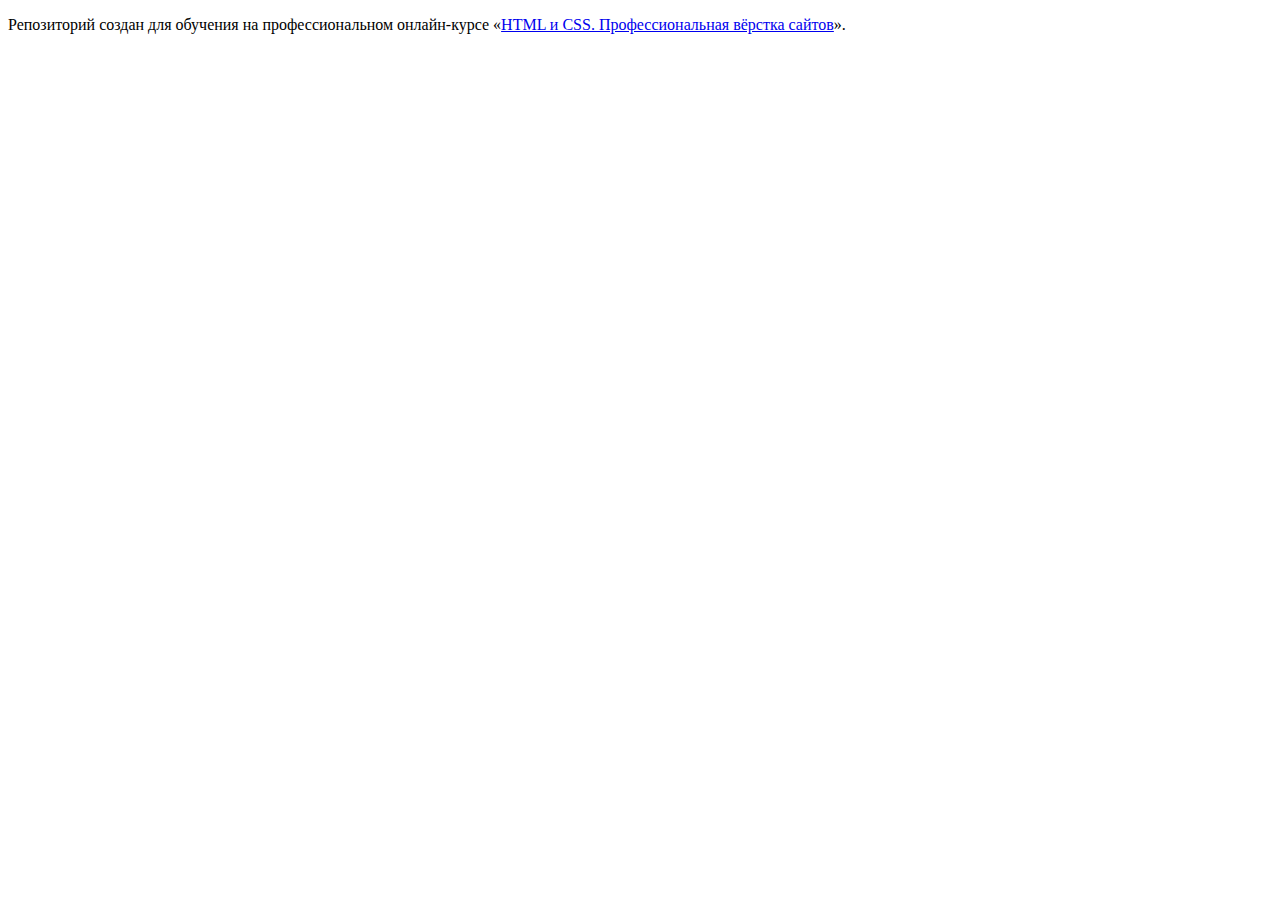
==== master/index.html @ d5d8108f ":heavy_check_mark: Сборка #master" ====
<!DOCTYPE html>
<html lang="ru">
  <head>
    <meta charset="utf-8">
    <title>HTML Academy: Седона</title>
    <base href="https://htmlacademy-htmlcss.github.io/2328903-sedona-37/master/">
</head>
  <body>

    <p>Репозиторий создан для обучения на профессиональном онлайн‑курсе «<a href="https://htmlacademy.ru/intensive/htmlcss">HTML и CSS. Профессиональная вёрстка сайтов</a>».</p>

  </body>
</html>
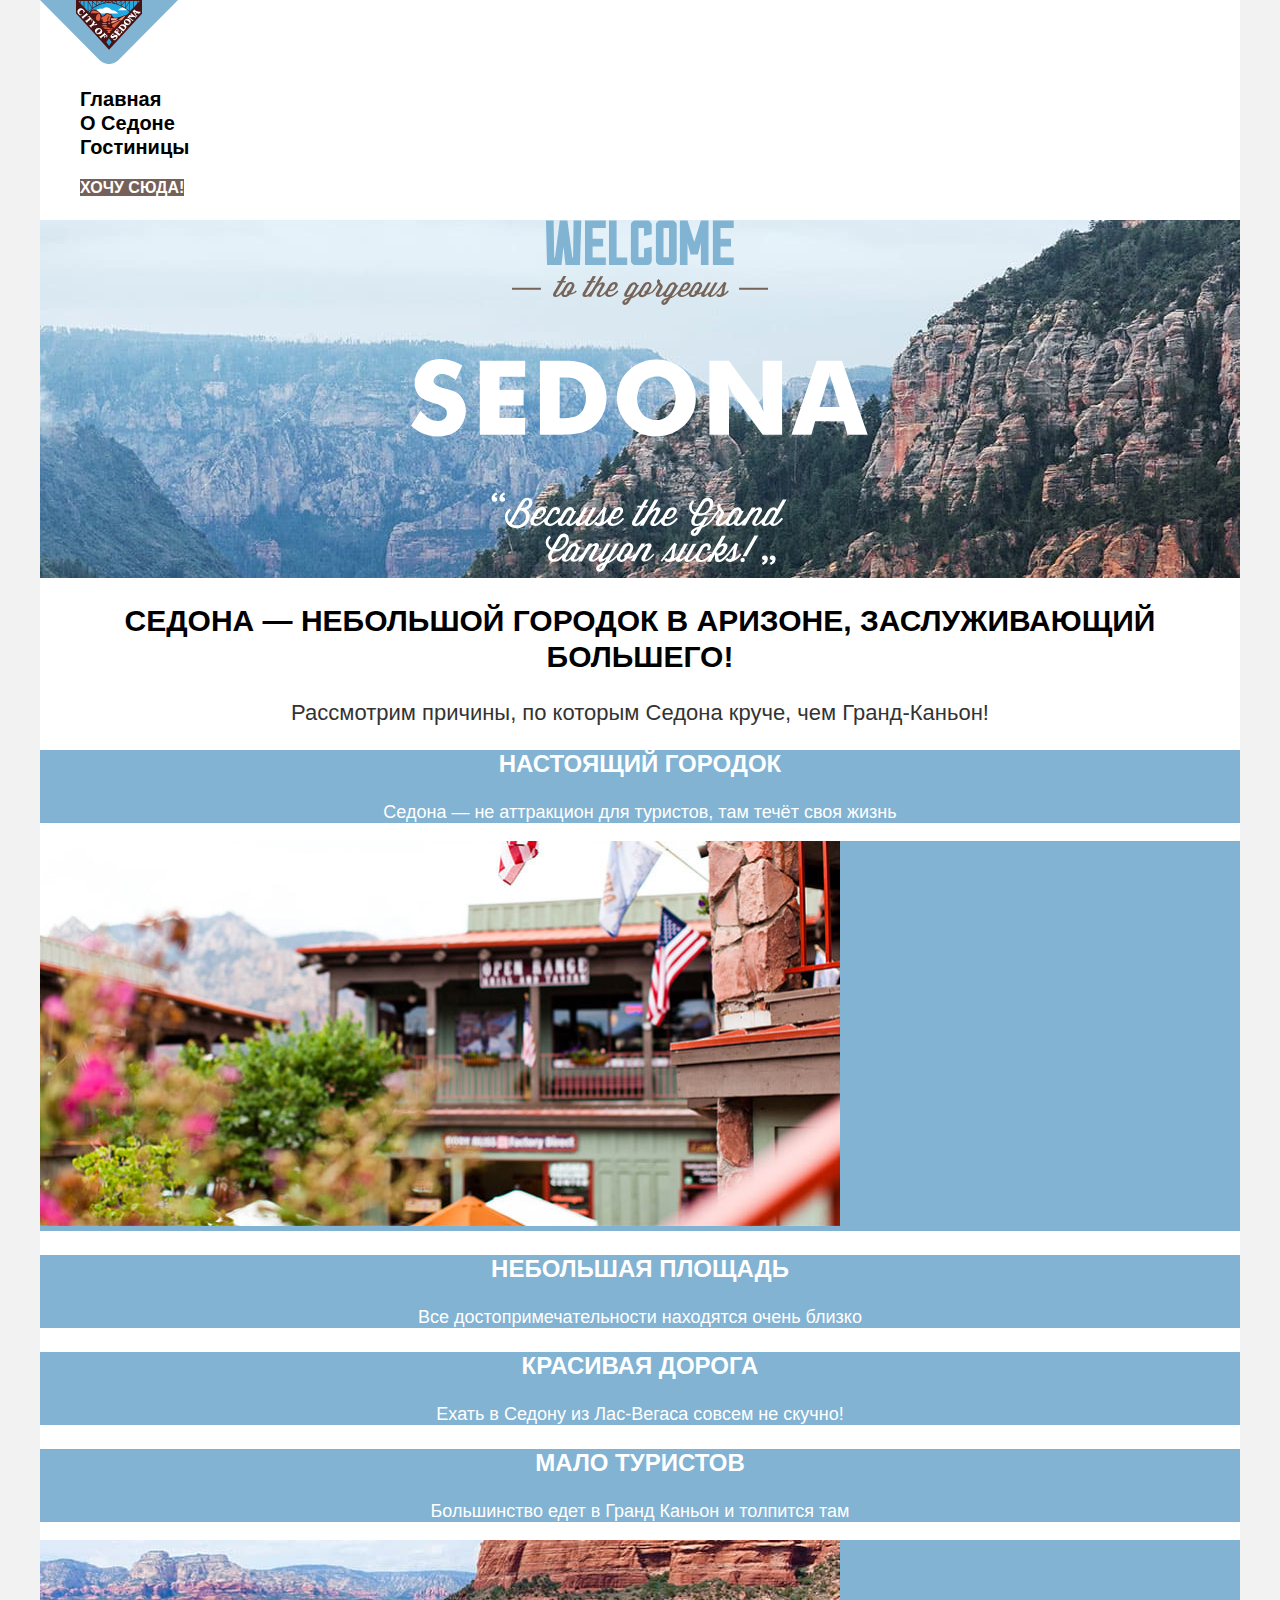
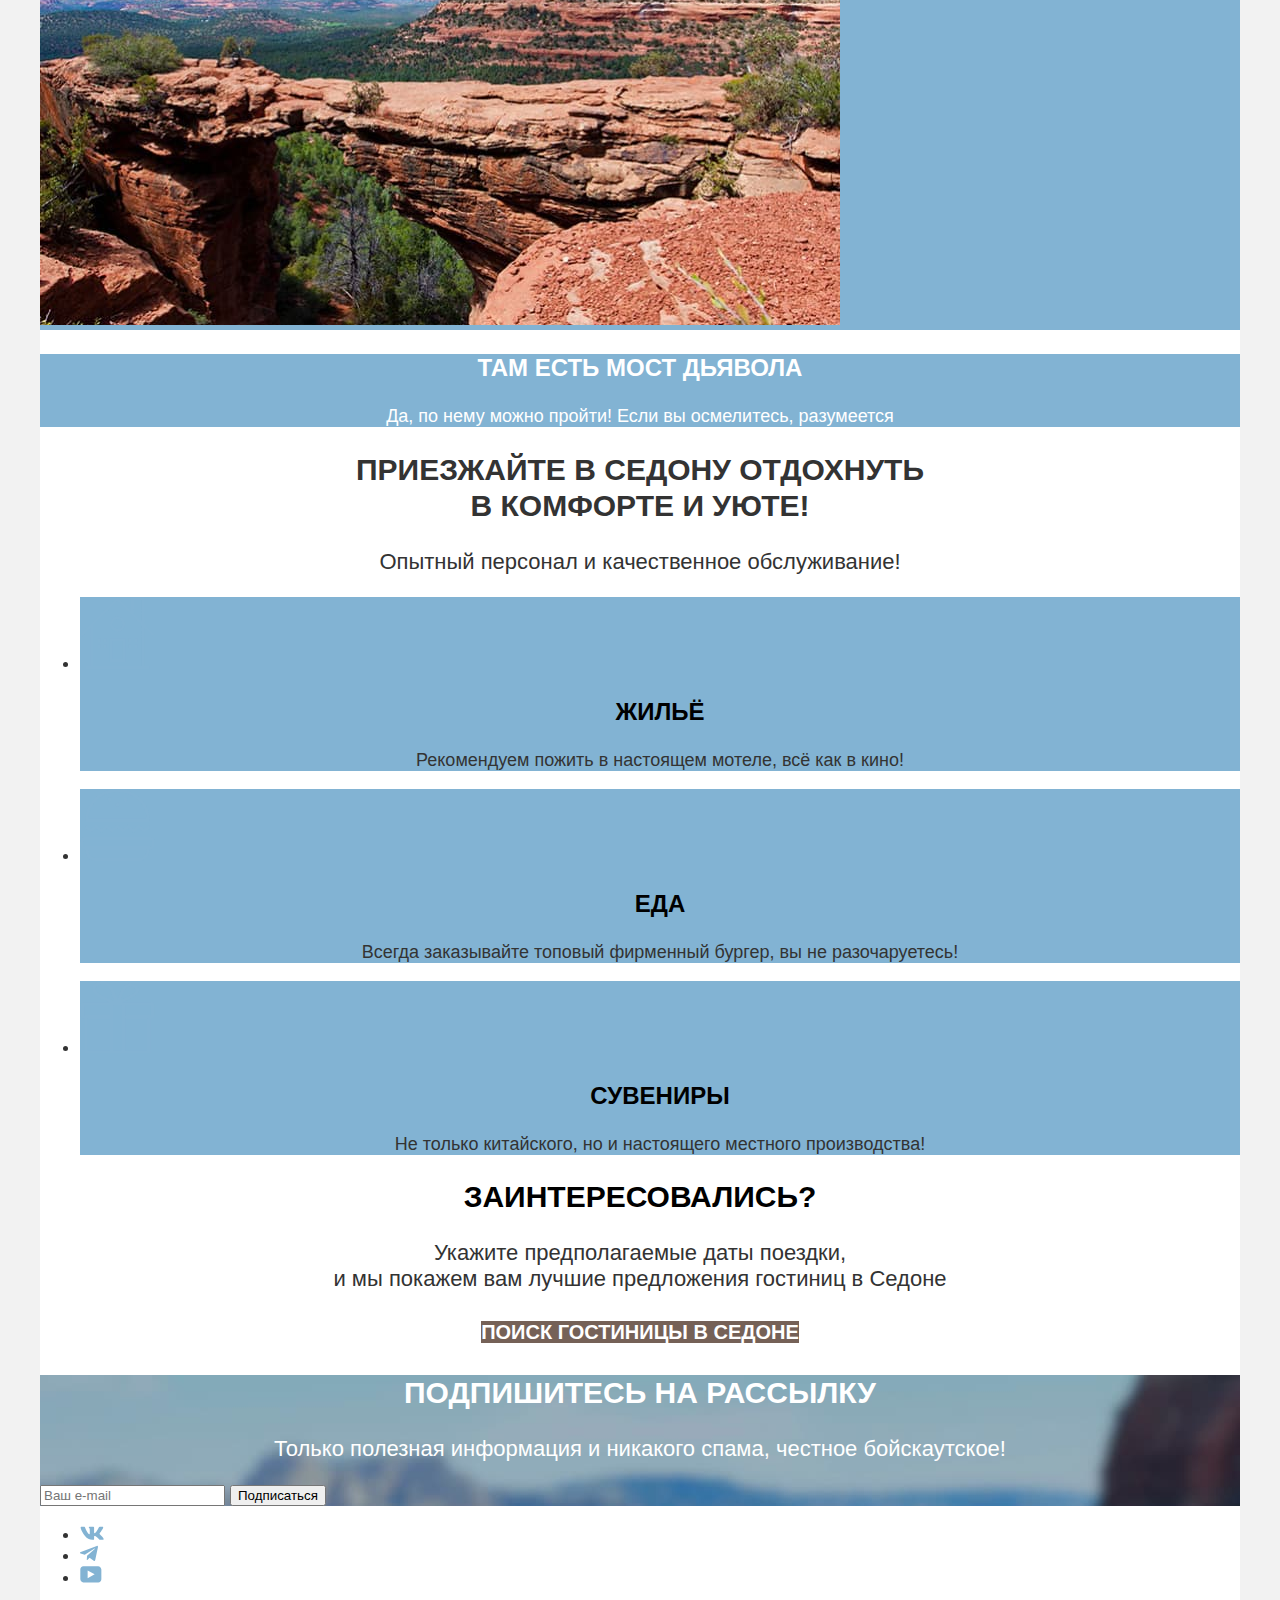
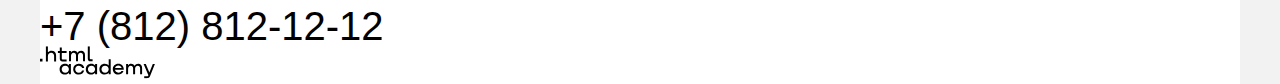
==== commit 062aedb4: ":heavy_check_mark: Сборка #master" ====
--- a/master/index.html
+++ b/master/index.html
@@ -1,13 +1,163 @@
 <!DOCTYPE html>
 <html lang="ru">
+
   <head>
     <meta charset="utf-8">
     <title>HTML Academy: Седона</title>
+    <link rel="stylesheet" href="styles/styles.css">
     <base href="https://htmlacademy-htmlcss.github.io/2328903-sedona-37/master/">
 </head>
+
   <body>
+    <header class="page-header" data-test="header">
+      <nav class="navigation">
+        <a href="index.html" class="logo">
+          <img src="images/logo.svg" alt="Логотип города Седона" width="138" height="64">
+        </a>
+        <ul class="navigation-list">
+          <li class="navigation-item">
+            <a class="navigation-link" href="#">Главная</a>
+          </li>
+          <li class="navigation-item">
+            <a class="navigation-link" href="#">О Седоне</a>
+          </li>
+          <li class="navigation-item">
+            <a class="navigation-link" href="catalog.html">Гостиницы</a>
+          </li>
+        </ul>
+        <ul class="navigation-list navigation-user">
+          <li class="navigation-item">
+            <a class="navigation-link navigation-search" href="#">
+              <span class="visually-hidden">
+                Поиск
+              </span>
+            </a>
+          </li>
+          <li class="navigation-item">
+            <a class="navigation-link navigation-favorite" href="#">
+              <span class="visually-hidden">
+                Понравилось
+              </span>
+            </a>
+          </li>
+          <li class="navigation-item">
+            <a class="navigation-link booking-hotel" href="#">Хочу сюда!</a>
+          </li>
+        </ul>
+      </nav>
+    </header>
+    <main class="main" data-test="main">
+      <section class="hero" data-test="hero">
+        <div>
+          <h1 class="visually-hidden">sedona</h1>
+          <p><img src="images/hero-title.svg" alt="welcom to the gorgeous sedona,
+            because the grand canyon sucks"></p>
+        </div>
+        <h2 class="about-sedona">Седона — небольшой городок в Аризоне,
+          заслуживающий большего!</h2>
+        <p>Рассмотрим причины, по которым Седона круче, чем Гранд-Каньон!</p>
+      </section>
+      <section class="advantages" id="advantages" data-test="advantages">
+        <div class="advantage-item">
+          <h3 class="advantages-h3">Настоящий городок</h3>
+          <div class="advantages-separator"></div>
+          <p>Седона — не аттракцион для туристов, там течёт своя жизнь</p>
+        </div>
+        <div class="advantage-item img-advantage">
+          <img src="images/photo-1.jpg" alt="Фото города" width="800" height="385">
+        </div>
+        <div class="advantage-item">
+          <h3 class="advantages-h3">Небольшая площадь</h3>
+          <div class="advantages-separator"></div>
+          <p>Все достопримечательности находятся очень близко</p>
+        </div>
+        <div class="advantage-item">
+          <h3 class="advantages-h3">Красивая дорога</h3>
+          <div class="advantages-separator"></div>
+          <p>Ехать в Седону из Лас-Вегаса совсем не скучно!</p>
+        </div>
+        <div class="advantage-item">
+          <h3 class="advantages-h3">Мало туристов</h3>
+          <div class="advantages-separator"></div>
+          <p>Большинство едет в Гранд Каньон и толпится там</p>
+        </div>
+        <div class="advantage-item img-advantage">
+          <img src="images/photo-2.jpg" alt="Фото каньона" width="800" height="385">
+        </div>
+        <div class="advantage-item">
+          <h3 class="advantages-h3">Там есть мост дьявола</h3>
+          <div class="advantages-separator"></div>
+          <p>Да, по нему можно пройти! Если вы осмелитесь, разумеется</p>
+        </div>
+        <div class="advantage-item slogan">
+          <h2 class="slogan-name">Приезжайте в Седону отдохнуть<br> в комфорте и уюте!</h2>
+          <p>Опытный персонал и качественное обслуживание!</p>
+        </div>
+        <ul class="advantage-list">
+          <li class="advantage-item">
+            <img src="images/house.svg" alt="Дом" width="75" height="72">
+            <h3 class="recommend-h3">Жильё</h3>
+            <p>Рекомендуем пожить в настоящем мотеле,
+              всё как в кино!</p>
+          </li>
+          <li class="advantage-item">
+            <img src="images/food.svg" alt="Бургер" width="75" height="72">
+            <h3 class="recommend-h3">Еда</h3>
+            <p>Всегда заказывайте
+              топовый фирменный бургер, вы не разочаруетесь!</p>
+          </li>
+          <li class="advantage-item">
+            <img src="images/present.svg" alt="Подарок" width="75" height="72">
+            <h3 class="recommend-h3">Сувениры</h3>
+            <p>Не только китайского,
+              но и настоящего местного производства!</p>
+          </li>
+        </ul>
+      </section>
+      <section class="hotel-search" data-test="search">
+        <h2>Заинтересовались?</h2>
+        <p>Укажите предполагаемые даты поездки,<br>
+          и мы покажем вам лучшие предложения гостиниц в Седоне</p>
+        <div class="button">
+          <a href="#">
+            Поиск гостиницы в Седоне
+          </a>
+        </div>
+      </section>
+      <section class="subscribe" data-test="subscribe">
+        <h2>Подпишитесь на рассылку</h2>
+        <p>Только полезная информация и никакого спама, честное бойскаутское!</p>
+        <form action="https://echo.htmlacademy.ru/" method="post">
+          <input type="email" name="email" id="email" placeholder="Ваш e-mail">
+          <input type="submit" value="Подписаться">
+        </form>
+      </section>
+    </main>
+    <footer class="footer" data-test="footer">
+      <ul class="social-list">
+        <li class="social-item">
+          <a href="https://vk.com/htmlacademy">
+            <img src="images/vk.svg" alt="vk" width="24" height="14">
+          </a>
+        </li>
+        <li class="social-item">
+          <a href="https://t.me/htmlacademy">
+            <img src="images/telegram.svg" alt="telegram" width="18" height="16">
+          </a>
+        </li>
+        <li class="social-item">
+          <a href="https://www.youtube.com/user/htmlacademyru">
+            <img src="images/youtube.svg" alt="youtube" width="22" height="17">
+          </a>
+        </li>
+      </ul>
+      <address class=”phone”>
+        <a href="tel:+78128121212">+7 (812) 812-12-12</a>
+      </address>
+      <a href="https://htmlacademy.ru/">
+        <img src="images/logo_htmlacademy.svg" alt="html academy website" width="115" height="33">
+      </a>
+    </footer>
+  </body>
 
-    <p>Репозиторий создан для обучения на профессиональном онлайн‑курсе «<a href="https://htmlacademy.ru/intensive/htmlcss">HTML и CSS. Профессиональная вёрстка сайтов</a>».</p>
-
-  </body>
 </html>
--- a/master/styles/styles.css
+++ b/master/styles/styles.css
@@ -0,0 +1,344 @@
+  /* Fonts */
+
+  @font-face {
+    font-family: "PT Sans", sans-serif;
+    font-style: normal;
+    font-weight: 400;
+    src: url("../fonts/pt-sans-regular.woff2") format("woff2");
+
+    font-display: swap;
+
+  }
+
+  @font-face {
+    font-family: "PT Sans", sans-serif;
+    font-style: normal;
+    font-weight: 700;
+    src: url("../fonts/pt-sans-bold.woff2") format("woff2");
+    font-display: swap;
+  }
+
+  html {
+    height: 100%;
+    background-color: #F2F2F2;
+  }
+
+  body {
+    background-color: #ffffff;
+    color: #333333;
+    width: 1200px;
+    margin: 0 auto;
+
+
+    font-family: "PT Sans", sans-serif;
+    font-size: 18px;
+    line-height: 21px;
+
+  }
+
+  .visually-hidden {
+    position: absolute;
+    width: 1px;
+    height: 1px;
+    margin: -1px;
+    border: 0;
+    padding: 0;
+    white-space: nowrap;
+    clip-path: inset(100%);
+    clip: rect(0 0 0 0);
+    overflow: hidden;
+  }
+
+  /* Header */
+
+  .page-header {
+    background-color: #ffffff;
+    color: #000000;
+  }
+
+  /* Navigation */
+
+  .navigation-list {
+    list-style: none;
+  }
+
+  .navigation-search {
+    background-image: url("../images/search.svg");
+    background-repeat: no-repeat;
+  }
+
+  .navigation-favorite {
+    background-image: url("../images/favorite.svg");
+    background-repeat: no-repeat;
+  }
+
+  .navigation-link {
+    font-weight: 700;
+    font-size: 20px;
+    line-height: 24px;
+    text-transform: capitalize;
+    color: #000000;
+    text-decoration: none;
+  }
+
+  .booking-hotel {
+    font-size: 16px;
+    line-height: 20px;
+    color: #ffffff;
+    background-color: #756157;
+    text-align: center;
+    text-transform: uppercase;
+  }
+
+  /* Hero */
+
+  .hero div {
+    background-image: url("../images/hero-index.jpg");
+    background-repeat: no-repeat;
+  }
+
+  .about-sedona {
+    font-size: 30px;
+    font-weight: 700;
+    line-height: 36px;
+    text-align: center;
+    text-transform: uppercase;
+    color: #000000;
+  }
+
+  .hero p {
+    font-size: 22px;
+    line-height: 26px;
+    text-align: center;
+  }
+
+  /* Advantages */
+
+  .advantage-item {
+    background-color: #82B3D3;
+  }
+
+  .advantages-h3 {
+    font-weight: 700;
+    font-size: 24px;
+    line-height: 28px;
+    text-align: center;
+    text-transform: uppercase;
+    color: #ffffff;
+  }
+
+  .advantage-item p {
+    text-align: center;
+    color: #FFFFFF;
+  }
+
+  .slogan {
+    background-color: #FFFFFF;
+  }
+
+  .slogan-name {
+    font-weight: 700;
+    font-size: 30px;
+    line-height: 36px;
+    text-align: center;
+    text-transform: uppercase;
+  }
+
+  .slogan p {
+    color: #333333;
+    font-size: 22px;
+    line-height: 26px;
+  }
+
+  .recommend-h3 {
+    font-weight: 700;
+    font-size: 24px;
+    line-height: 28px;
+    text-align: center;
+    text-transform: uppercase;
+    color: #000000;
+  }
+
+  .advantage-list p {
+    color: #333333;
+  }
+
+  /* Search */
+
+  .hotel-search h2 {
+    font-weight: 700;
+    font-size: 30px;
+    line-height: 36px;
+    text-align: center;
+    text-transform: uppercase;
+    color: #000000;
+  }
+
+  .hotel-search p {
+    font-size: 22px;
+    line-height: 26px;
+    text-align: center;
+  }
+
+  .hotel-search .button {
+    text-align: center;
+  }
+
+  .hotel-search a {
+    font-size: 20px;
+    line-height: 36px;
+    font-weight: 700;
+    color: #ffffff;
+    background-color: #756157;
+    text-transform: uppercase;
+    text-decoration: none;
+  }
+
+  /* Subscribe */
+  .subscribe {
+    background-image: url(../images/subscribe.jpg);
+  }
+
+  .subscribe h2 {
+    font-weight: 700;
+    font-size: 30px;
+    line-height: 36px;
+    text-transform: uppercase;
+    color: #FFFFFF;
+    text-align: center;
+  }
+
+  .subscribe p {
+    font-size: 22px;
+    line-height: 26px;
+    text-align: center;
+    color: #FFFFFF;
+  }
+
+  /* Footer */
+
+  .footer address a {
+    font-weight: 400;
+    font-size: 40px;
+    line-height: 40px;
+    color: #000000;
+    text-align: center;
+    text-transform: uppercase;
+    text-decoration: none;
+    font-style: normal;
+  }
+
+  /* CATALOG */
+
+  /* Filter */
+  .filter {
+    background-image: url(../images/hero-catalog.jpg);
+    background-repeat: no-repeat;
+  }
+
+  .filter h1 {
+    font-weight: 700;
+    font-size: 60px;
+    line-height: 78px;
+    color: #FFFFFF;
+  }
+
+  .breadcrumbs span {
+    font-size: 16px;
+    color: #FFFFFF;
+  }
+
+  .filter legend {
+    font-weight: 700;
+    font-size: 20px;
+    line-height: 24px;
+    color: #FFFFFF;
+  }
+
+  .filter label {
+    font-size: 18px;
+    line-height: 23px;
+    color: #FFFFFF;
+  }
+
+  .apply {
+    background-color: #82B3D3;
+    border-radius: 4px;
+    font-weight: 700;
+    font-size: 16px;
+    line-height: 20px;
+    color: #FFFFFF;
+    text-transform: uppercase;
+    border-style: none;
+  }
+
+  .reset {
+    border-radius: 4px;
+    font-weight: 700;
+    font-size: 16px;
+    line-height: 20px;
+    text-transform: uppercase;
+    color: #FFFFFF;
+    border-style: none;
+  }
+
+  /* Catalog */
+  .catalog h2 {
+    font-weight: 700;
+    font-size: 30px;
+    line-height: 36px;
+    text-transform: uppercase;
+    color: #000000;
+  }
+
+  .about-hotel {
+    font-weight: 700;
+    font-size: 24px;
+    line-height: 28px;
+    color: #000000;
+    text-decoration: none;
+  }
+
+  .button-more {
+    background-color: #756157;
+    font-weight: 700;
+    font-size: 16px;
+    line-height: 20px;
+    text-transform: uppercase;
+    text-decoration: none;
+    color: #FFFFFF;
+  }
+
+  .more-and-like button {
+    background-color: #82B3D3;
+    border-radius: 4px;
+    font-weight: 700;
+    font-size: 16px;
+    line-height: 20px;
+    text-transform: uppercase;
+    color: #FFFFFF;
+  }
+
+  .product-card-rating {
+    background-color: #F2F2F2;
+    border-radius: 4px;
+    font-size: 16px;
+    line-height: 20px;
+    text-transform: uppercase;
+    color: #333333;
+  }
+
+  .pagination-link {
+    font-weight: 700;
+    font-size: 20px;
+    line-height: 36px;
+    text-transform: uppercase;
+    text-decoration: none;
+    color: #000000;
+    background-color: #82B3D3;
+    border-radius: 4px;
+  }
+
+  .pagination-current {
+    background-color: #F2F2F2;
+  }
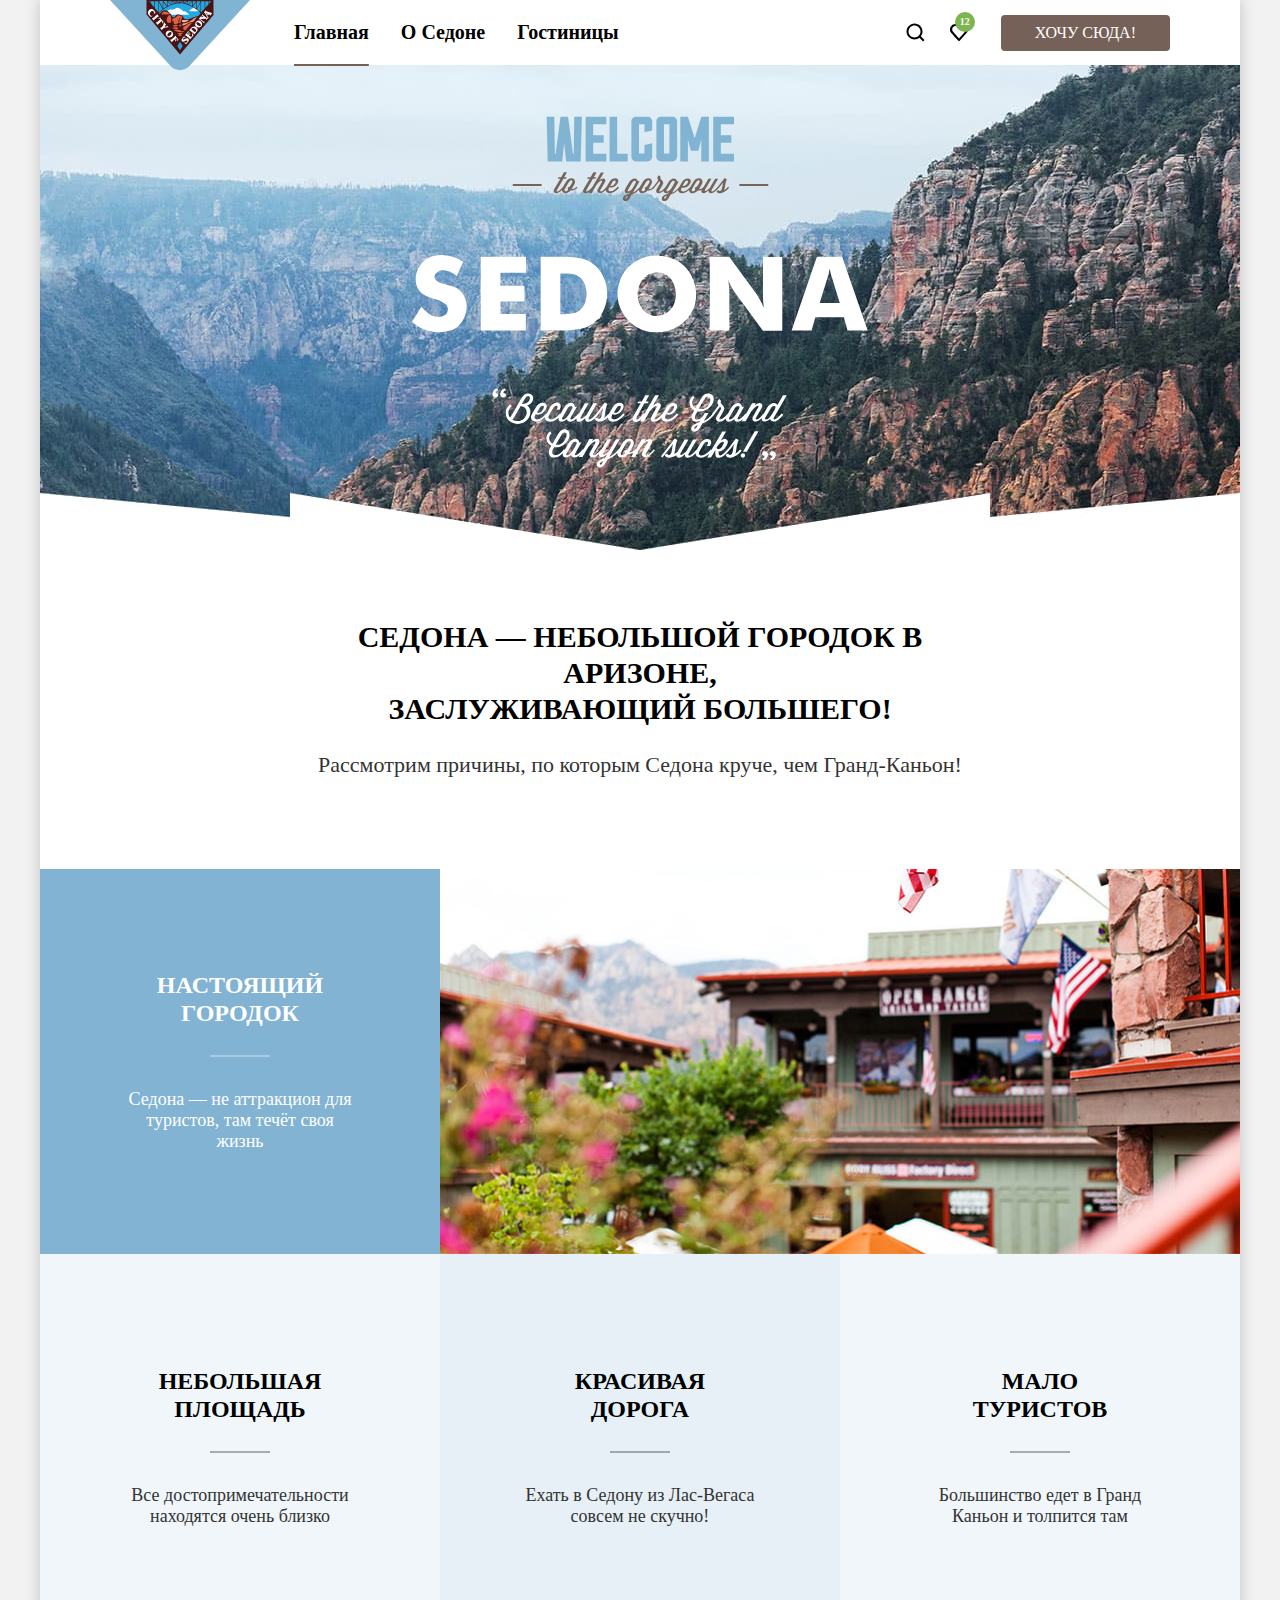
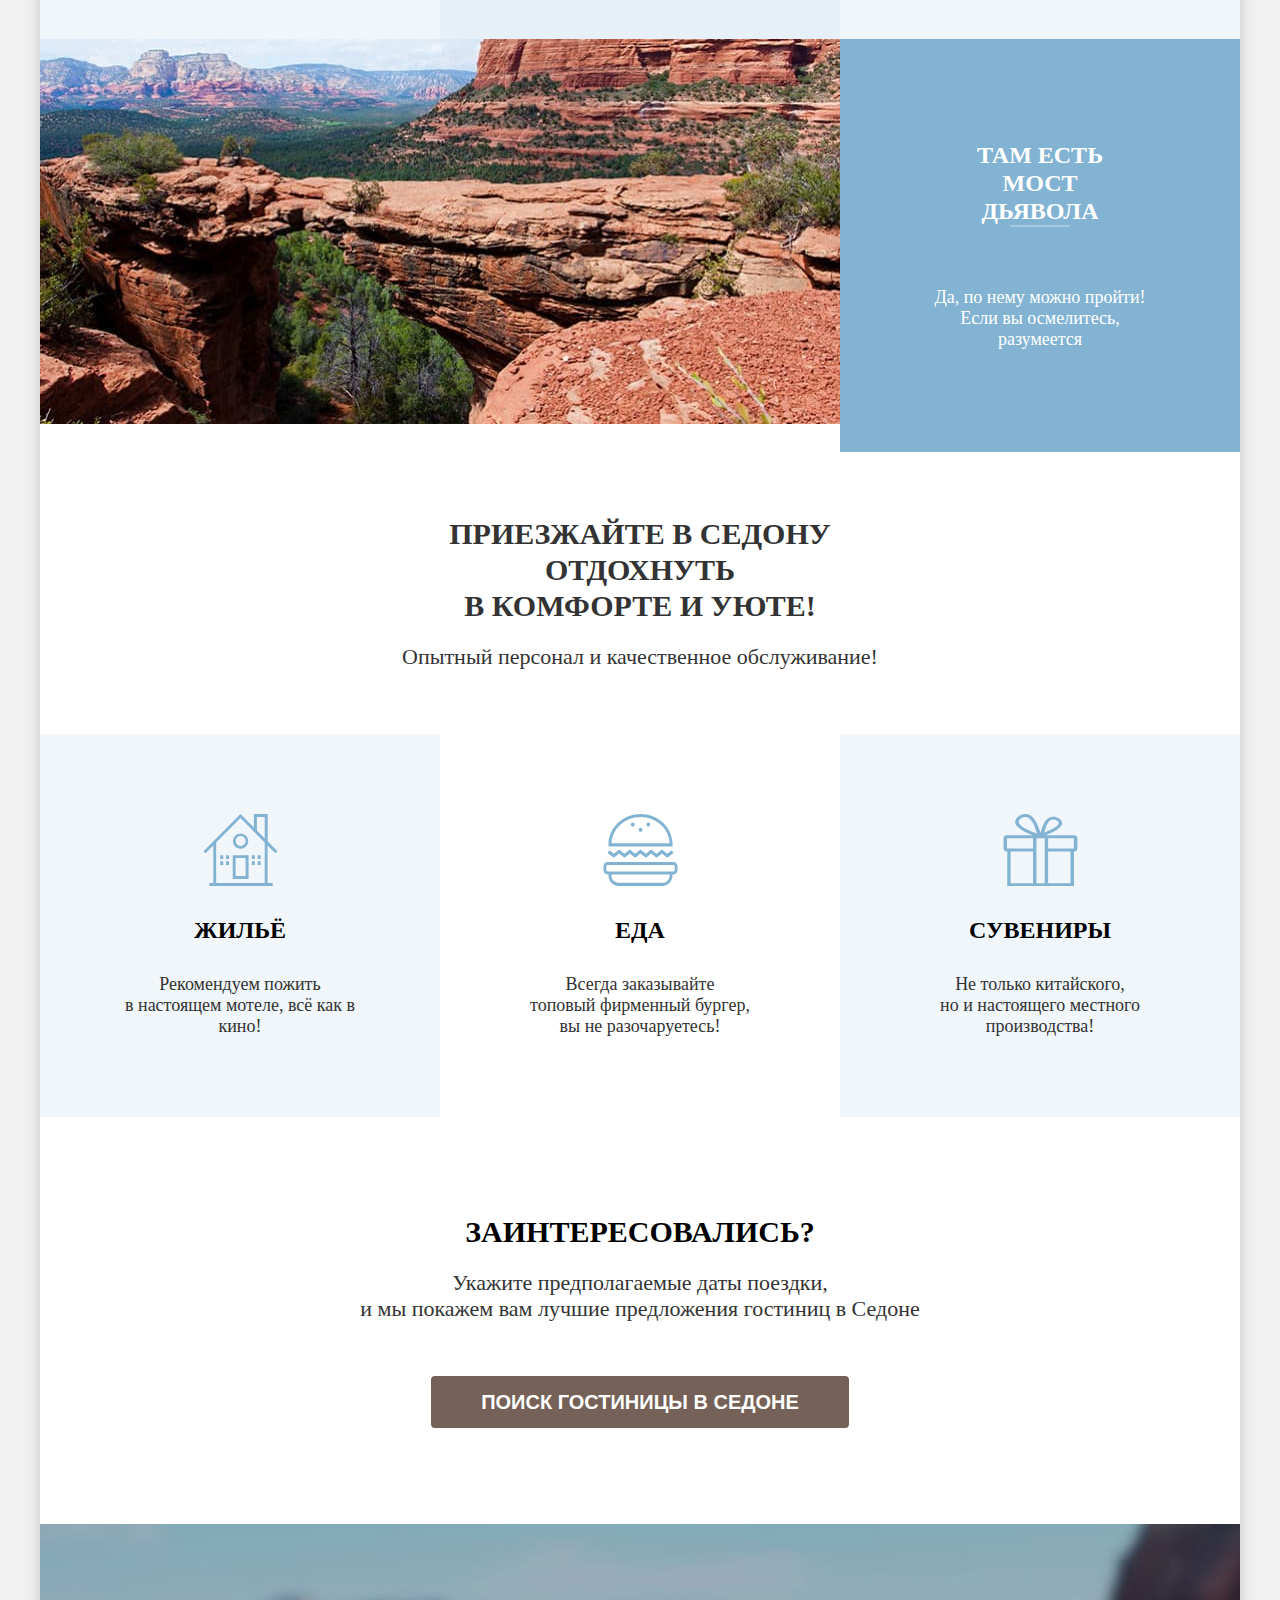
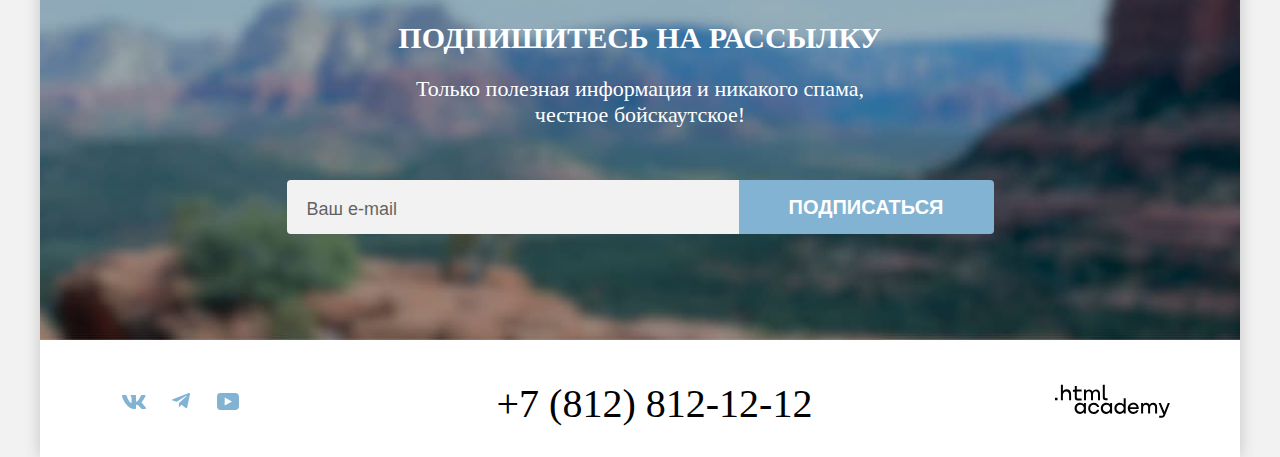
==== commit 353c091f: ":heavy_check_mark: Сборка #master" ====
--- a/master/index.html
+++ b/master/index.html
@@ -3,6 +3,8 @@
 
   <head>
     <meta charset="utf-8">
+    <meta http-equiv="X-UA-Compatible" content="IE=edge">
+    <meta name="viewport" content="width=device-width, initial-scale=1.0">
     <title>HTML Academy: Седона</title>
     <link rel="stylesheet" href="styles/styles.css">
     <base href="https://htmlacademy-htmlcss.github.io/2328903-sedona-37/master/">
@@ -12,11 +14,11 @@
     <header class="page-header" data-test="header">
       <nav class="navigation">
         <a href="index.html" class="logo">
-          <img src="images/logo.svg" alt="Логотип города Седона" width="138" height="64">
+          <img src="images/logo.svg" alt="Логотип города Седона" width="140" height="70">
         </a>
         <ul class="navigation-list">
           <li class="navigation-item">
-            <a class="navigation-link" href="#">Главная</a>
+            <a class="navigation-link current-link" href="#">Главная</a>
           </li>
           <li class="navigation-item">
             <a class="navigation-link" href="#">О Седоне</a>
@@ -34,129 +36,153 @@
             </a>
           </li>
           <li class="navigation-item">
-            <a class="navigation-link navigation-favorite" href="#">
+            <a class="navigation-link navigation-favourite" href="#">
               <span class="visually-hidden">
                 Понравилось
               </span>
+              <span class="favourite-count">12</span>
             </a>
           </li>
-          <li class="navigation-item">
-            <a class="navigation-link booking-hotel" href="#">Хочу сюда!</a>
+        </ul>
+        <div class="link-wrapper">
+          <a class="booking-hotel" href="#">Хочу сюда!</a>
+        </div>
+      </nav>
+    </header>
+    <main class="main main-container" data-test="main">
+      <div class="page-container">
+        <section class="hero" data-test="hero">
+          <h1 class="visually-hidden">Отдых в Седоне</h1>
+          <div class="hero-image-wrapper">
+            <img class="hero-image" src="images/hero-title.svg" width="457" height="352"
+              alt="Добро пожаловать в великолепную Седону, Потому что Гранд-Каньон отстой!">
+          </div>
+        </section>
+        <section class="advantage" id="advantage" data-test="advantages">
+          <div class="hero-wrapper">
+            <h2 class="hero-subtitle">Седона — небольшой городок в Аризоне,<br>
+              заслуживающий большего!</h2>
+            <p class="hero-description">Рассмотрим причины, по которым Седона круче, чем Гранд-Каньон!</p>
+          </div>
+          <div class="advantage-photo-wrapper">
+            <div class="advantage-item advantage-text-wrapper">
+              <h3 class="advantage-h3 advantage-photo-h3">Настоящий городок</h3>
+              <p>Седона — не аттракцион для туристов, там течёт своя жизнь</p>
+            </div>
+            <div class="advantage-img">
+              <img src="images/photo-1.jpg" alt="Фото города" width="800" height="385">
+            </div>
+          </div>
+          <div class="advantage-card-wrapper">
+            <div class="advantage-item">
+              <h3 class="advantage-h3 advantage-h3-separator">Небольшая площадь</h3>
+              <p class="advantage-card-p">Все достопримечательности находятся очень близко</p>
+            </div>
+            <div class="advantage-item">
+              <h3 class="advantage-h3 advantage-h3-separator">Красивая дорога</h3>
+              <p class=" advantage-card-p">Ехать в Седону из Лас-Вегаса совсем не скучно!</p>
+            </div>
+            <div class="advantage-item">
+              <h3 class="advantage-h3 advantage-h3-separator">Мало туристов</h3>
+              <p class=" advantage-card-p">Большинство едет в Гранд Каньон и толпится там</p>
+            </div>
+          </div>
+          <div class="advantage-photo-wrapper">
+            <div class="advantage-img">
+              <img src="images/photo-2.jpg" alt="Фото каньона" width="800" height="385">
+            </div>
+            <div class="advantage-item advantage-text-wrapper">
+              <h3 class="advantage-h3 dvantage-photo-h3">Там есть<br> мост дьявола</h3>
+              <p>Да, по нему можно пройти! Если вы осмелитесь, разумеется</p>
+            </div>
+          </div>
+          <div class="advantage-item slogan">
+            <h2 class="slogan-name">Приезжайте в Седону отдохнуть<br> в комфорте и уюте!</h2>
+            <p>Опытный персонал и качественное обслуживание!</p>
+          </div>
+          <ul class="advantage-list">
+            <li class="advantage-item">
+              <img src="images/house.svg" alt="Дом" width="75" height="72">
+              <h3 class="recommend-h3">Жильё</h3>
+              <p>Рекомендуем пожить в&nbsp;настоящем мотеле, всё&nbsp;как&nbsp;в кино!</p>
+            </li>
+            <li class="advantage-item">
+              <img src="images/food.svg" alt="Бургер" width="75" height="72">
+              <h3 class="recommend-h3">Еда</h3>
+              <p>Всегда заказывайте<br>топовый фирменный бургер, вы не разочаруетесь!</p>
+            </li>
+            <li class="advantage-item">
+              <img src="images/present.svg" alt="Подарок" width="75" height="72">
+              <h3 class="recommend-h3">Сувениры</h3>
+              <p>Не только китайского, но&nbsp;и&nbsp;настоящего местного производства!</p>
+            </li>
+          </ul>
+        </section>
+        <section class="hotel-search" data-test="search">
+          <div class="hotel-search-container">
+            <h2 class="hotel-search-title">Заинтересовались?</h2>
+            <p class="hotel-search-description">Укажите предполагаемые даты поездки,<br>
+              и мы покажем вам лучшие предложения гостиниц в Седоне</p>
+            <button class="search-button">
+              Поиск гостиницы в Седоне
+            </button>
+          </div>
+        </section>
+        <section class="subscribe" data-test="subscribe">
+          <div class="subscribe-container">
+            <h2>Подпишитесь на рассылку</h2>
+            <p>Только полезная информация и никакого спама, честное бойскаутское!</p>
+            <form action="https://echo.htmlacademy.ru/" method="post">
+              <input class="mail-input" type="email" name="email" id="email" placeholder="Ваш e-mail">
+              <input class="subscribe-button" type="submit" value="Подписаться">
+            </form>
+          </div>
+        </section>
+      </div>
+    </main>
+    <footer class="footer" data-test="footer">
+      <div class="footer-container">
+        <ul class="social-list">
+          <li class="social-item">
+            <a class="social-link vk" href="https://vk.com/htmlacademy">
+              <svg class="social-link-image" aria-hidden="true" focusable="false" xmlns="http://www.w3.org/2000/svg"
+                width="24" height="14" fill="#83B3D3" viewBox="0 0 24 14">
+                <path fill-rule="evenodd"
+                  d="M23.45.95c.17-.55 0-.95-.8-.95h-2.62c-.67 0-.98.35-1.14.73 0 0-1.34 3.2-3.23 5.27-.61.6-.89.8-1.22.8-.17 0-.42-.2-.42-.74V.95c0-.66-.18-.95-.74-.95H9.15c-.42 0-.67.3-.67.6 0 .61.95.76 1.05 2.5v3.8c0 .84-.16.99-.5.99-.88 0-3.05-3.21-4.33-6.89-.25-.71-.5-1-1.17-1H.9C.15 0 0 .35 0 .73c0 .68.89 4.07 4.14 8.55C6.32 12.34 9.38 14 12.15 14c1.67 0 1.88-.37 1.88-1v-2.32c0-.73.16-.88.69-.88.38 0 1.05.2 2.61 1.67C19.11 13.22 19.4 14 20.41 14h2.62c.75 0 1.13-.37.91-1.1-.24-.72-1.09-1.77-2.21-3.02-.62-.7-1.54-1.47-1.81-1.86-.4-.49-.28-.7 0-1.14 0 0 3.2-4.43 3.53-5.93Z"
+                  clip-rule="evenodd" />
+              </svg>
+            </a>
+          </li>
+          <li class="social-item">
+            <a class="social-link telegram" href="https://t.me/htmlacademy">
+              <svg class="social-link-image" aria-hidden="true" focusable="false" xmlns="http://www.w3.org/2000/svg"
+                width="18" height="16" viewBox="0 0 18 16" fill="#83B3D3">
+                <path
+                  d="M16.79.1.84 6.25c-1.09.43-1.08 1.04-.2 1.31l4.1 1.28 9.47-5.98c.44-.27.85-.12.52.18L7.05 9.96l-.28 4.22c.41 0 .6-.19.83-.41l1.99-1.93 4.13 3.05c.77.42 1.31.2 1.5-.7l2.72-12.8c.28-1.12-.43-1.62-1.16-1.3Z" />
+              </svg>
+            </a>
+          </li>
+          <li class="social-item">
+            <a class="social-link youtube" href="https://www.youtube.com/user/htmlacademyru">
+              <svg class="social-link-image" aria-hidden="true" focusable="false" xmlns="http://www.w3.org/2000/svg"
+                width="22" height="17" fill="#83B3D3" viewBox="0 0 22 17">
+                <path
+                  d="M18.6 0H3.18C1.31 0 0 1.6 0 3.4v10.1C0 15.4 1.31 17 3.17 17h15.66c1.64 0 3.17-1.6 3.17-3.4V3.4C21.78 1.6 20.47 0 18.6 0ZM7.67 12.54V4.46L15 8.5l-7.33 4.04Z" />
+              </svg>
+            </a>
           </li>
         </ul>
-      </nav>
-    </header>
-    <main class="main" data-test="main">
-      <section class="hero" data-test="hero">
-        <div>
-          <h1 class="visually-hidden">sedona</h1>
-          <p><img src="images/hero-title.svg" alt="welcom to the gorgeous sedona,
-            because the grand canyon sucks"></p>
-        </div>
-        <h2 class="about-sedona">Седона — небольшой городок в Аризоне,
-          заслуживающий большего!</h2>
-        <p>Рассмотрим причины, по которым Седона круче, чем Гранд-Каньон!</p>
-      </section>
-      <section class="advantages" id="advantages" data-test="advantages">
-        <div class="advantage-item">
-          <h3 class="advantages-h3">Настоящий городок</h3>
-          <div class="advantages-separator"></div>
-          <p>Седона — не аттракцион для туристов, там течёт своя жизнь</p>
-        </div>
-        <div class="advantage-item img-advantage">
-          <img src="images/photo-1.jpg" alt="Фото города" width="800" height="385">
-        </div>
-        <div class="advantage-item">
-          <h3 class="advantages-h3">Небольшая площадь</h3>
-          <div class="advantages-separator"></div>
-          <p>Все достопримечательности находятся очень близко</p>
-        </div>
-        <div class="advantage-item">
-          <h3 class="advantages-h3">Красивая дорога</h3>
-          <div class="advantages-separator"></div>
-          <p>Ехать в Седону из Лас-Вегаса совсем не скучно!</p>
-        </div>
-        <div class="advantage-item">
-          <h3 class="advantages-h3">Мало туристов</h3>
-          <div class="advantages-separator"></div>
-          <p>Большинство едет в Гранд Каньон и толпится там</p>
-        </div>
-        <div class="advantage-item img-advantage">
-          <img src="images/photo-2.jpg" alt="Фото каньона" width="800" height="385">
-        </div>
-        <div class="advantage-item">
-          <h3 class="advantages-h3">Там есть мост дьявола</h3>
-          <div class="advantages-separator"></div>
-          <p>Да, по нему можно пройти! Если вы осмелитесь, разумеется</p>
-        </div>
-        <div class="advantage-item slogan">
-          <h2 class="slogan-name">Приезжайте в Седону отдохнуть<br> в комфорте и уюте!</h2>
-          <p>Опытный персонал и качественное обслуживание!</p>
-        </div>
-        <ul class="advantage-list">
-          <li class="advantage-item">
-            <img src="images/house.svg" alt="Дом" width="75" height="72">
-            <h3 class="recommend-h3">Жильё</h3>
-            <p>Рекомендуем пожить в настоящем мотеле,
-              всё как в кино!</p>
-          </li>
-          <li class="advantage-item">
-            <img src="images/food.svg" alt="Бургер" width="75" height="72">
-            <h3 class="recommend-h3">Еда</h3>
-            <p>Всегда заказывайте
-              топовый фирменный бургер, вы не разочаруетесь!</p>
-          </li>
-          <li class="advantage-item">
-            <img src="images/present.svg" alt="Подарок" width="75" height="72">
-            <h3 class="recommend-h3">Сувениры</h3>
-            <p>Не только китайского,
-              но и настоящего местного производства!</p>
-          </li>
-        </ul>
-      </section>
-      <section class="hotel-search" data-test="search">
-        <h2>Заинтересовались?</h2>
-        <p>Укажите предполагаемые даты поездки,<br>
-          и мы покажем вам лучшие предложения гостиниц в Седоне</p>
-        <div class="button">
-          <a href="#">
-            Поиск гостиницы в Седоне
-          </a>
-        </div>
-      </section>
-      <section class="subscribe" data-test="subscribe">
-        <h2>Подпишитесь на рассылку</h2>
-        <p>Только полезная информация и никакого спама, честное бойскаутское!</p>
-        <form action="https://echo.htmlacademy.ru/" method="post">
-          <input type="email" name="email" id="email" placeholder="Ваш e-mail">
-          <input type="submit" value="Подписаться">
-        </form>
-      </section>
-    </main>
-    <footer class="footer" data-test="footer">
-      <ul class="social-list">
-        <li class="social-item">
-          <a href="https://vk.com/htmlacademy">
-            <img src="images/vk.svg" alt="vk" width="24" height="14">
-          </a>
-        </li>
-        <li class="social-item">
-          <a href="https://t.me/htmlacademy">
-            <img src="images/telegram.svg" alt="telegram" width="18" height="16">
-          </a>
-        </li>
-        <li class="social-item">
-          <a href="https://www.youtube.com/user/htmlacademyru">
-            <img src="images/youtube.svg" alt="youtube" width="22" height="17">
-          </a>
-        </li>
-      </ul>
-      <address class=”phone”>
-        <a href="tel:+78128121212">+7 (812) 812-12-12</a>
-      </address>
-      <a href="https://htmlacademy.ru/">
-        <img src="images/logo_htmlacademy.svg" alt="html academy website" width="115" height="33">
-      </a>
+        <address class=”phone”>
+          <a class="phone-link" href="tel:+78128121212">+7 (812) 812-12-12</a>
+        </address>
+        <a href="https://htmlacademy.ru/" class="logo-htmlacademy">
+          <svg class="copyright" xmlns="http://www.w3.org/2000/svg" aria-hidden="true" focusable="false" width="115"
+            height="34" fill="#000" viewBox="0 0 115 34">
+            <path
+              d="M0 13.72v2.6h2.5v-2.6H0ZM11.6 5.32c-1.6 0-2.8.7-3.6 1.7h-.1V.82h-2v15.5h2v-5.3c0-2.1 1.3-3.6 3.3-3.6 1.8 0 2.9 1.4 2.9 3.2v5.7h2v-6.1c.1-3-1.8-4.9-4.5-4.9ZM26.6 5.62h-4.8v-3.7h-2v3.8h-1.9v2h1.9v6c0 1.7 1 2.7 2.7 2.7h4.1v-2h-3.7c-.7 0-1.1-.4-1.1-1.1v-5.7h4.8v-2ZM41.1 5.42c-1.6 0-2.9.8-3.5 2.1h-.1c-.6-1.2-1.8-2.1-3.4-2.1-1.4 0-2.5.8-3.1 1.8h-.1v-1.6H29v10.6h2v-5.4c0-2 1-3.5 2.6-3.5 1.5 0 2.4 1 2.4 2.6v6.3h2v-5.6c0-2.4 1.4-3.3 2.6-3.3 1.5 0 2.4 1 2.4 2.6v6.3h2v-6.5c.1-2.5-1.4-4.3-3.9-4.3ZM47.8 13.52c0 1.7 1 2.7 2.8 2.7h2v-2h-1.7c-.7 0-1.1-.4-1.1-1.1V.82h-2v12.7ZM28.9 20.52c-.9-1.1-2.2-1.8-3.9-1.8-3.1 0-5.4 2.3-5.4 5.6s2.3 5.6 5.4 5.6c1.8 0 3-.8 3.8-1.9h.1v1.6h2v-10.6h-2v1.5Zm-3.6 7.4c-2.2 0-3.6-1.6-3.6-3.6s1.4-3.6 3.6-3.6 3.6 1.6 3.6 3.6c0 1.9-1.4 3.6-3.6 3.6ZM44.2 22.82c-.5-2.4-2.6-4.1-5.4-4.1a5.4 5.4 0 0 0-5.6 5.6c0 3.1 2.2 5.6 5.6 5.6 2.8 0 4.9-1.8 5.4-4.2h-2.1a3.4 3.4 0 0 1-3.3 2.3c-2.2 0-3.6-1.6-3.6-3.6s1.4-3.6 3.6-3.6c1.6 0 2.8 1 3.3 2.2h2.1v-.2ZM55.1 20.52c-.9-1.1-2.2-1.8-3.9-1.8-3.1 0-5.4 2.3-5.4 5.6s2.3 5.6 5.4 5.6c1.8 0 3-.8 3.8-1.9h.1v1.6h2v-10.6h-2v1.5Zm-3.6 7.4c-2.2 0-3.6-1.6-3.6-3.6s1.4-3.6 3.6-3.6 3.6 1.6 3.6 3.6c0 1.9-1.5 3.6-3.6 3.6ZM68.7 20.62c-.9-1.1-2.2-1.9-3.9-1.9-3.1 0-5.4 2.3-5.4 5.6s2.2 5.6 5.4 5.6c1.7 0 3-.8 3.8-1.8h.1v1.5h2v-15.4h-2v6.4Zm-3.6 7.3c-2.2 0-3.6-1.6-3.6-3.6s1.4-3.6 3.6-3.6 3.6 1.6 3.6 3.6c-.1 2-1.5 3.6-3.6 3.6ZM78.3 18.72c-3.3 0-5.5 2.5-5.5 5.6 0 3 2.1 5.6 5.5 5.6 2.5 0 4.5-1.3 5.2-3.6h-2.1c-.5 1-1.6 1.6-3 1.6-1.9 0-3.3-1.3-3.4-2.9h8.8c.2-3.6-2-6.3-5.5-6.3Zm0 1.9c1.7 0 3 1 3.3 2.6h-6.5c.3-1.5 1.5-2.6 3.2-2.6ZM98.2 18.72c-1.6 0-2.9.8-3.6 2h-.1c-.6-1.2-1.8-2-3.4-2-1.4 0-2.5.7-3.1 1.8v-1.5h-1.9v10.6h2v-5.4c0-2 1-3.4 2.6-3.5 1.5 0 2.4 1 2.4 2.6v6.3h2v-5.6c0-2.4 1.4-3.3 2.6-3.3 1.5 0 2.4 1 2.4 2.6v6.3h2v-6.5c.1-2.6-1.4-4.4-3.9-4.4ZM109.4 27.82l-3.6-8.9h-2.2l4.8 11.6c-.3.9-.7 1.2-1.7 1.2h-2.5v2h2.5c1.8 0 2.8-.8 3.5-2.6l4.7-12.2h-2.1l-3.4 8.9Z" />
+          </svg>
+        </a>
+      </div>
     </footer>
   </body>
 
--- a/master/styles/styles.css
+++ b/master/styles/styles.css
@@ -1,7 +1,7 @@
   /* Fonts */
 
   @font-face {
-    font-family: "PT Sans", sans-serif;
+    font-family: "PT Sans";
     font-style: normal;
     font-weight: 400;
     src: url("../fonts/pt-sans-regular.woff2") format("woff2");
@@ -11,7 +11,7 @@
   }
 
   @font-face {
-    font-family: "PT Sans", sans-serif;
+    font-family: "PT Sans";
     font-style: normal;
     font-weight: 700;
     src: url("../fonts/pt-sans-bold.woff2") format("woff2");
@@ -28,12 +28,15 @@
     color: #333333;
     width: 1200px;
     margin: 0 auto;
-
-
-    font-family: "PT Sans", sans-serif;
+    box-shadow: 0 0 15px rgba(0, 0, 0, 0.2);
+
+    display: flex;
+    flex-direction: column;
+    min-height: 100%;
+
+    font-family: "PT Sans";
     font-size: 18px;
     line-height: 21px;
-
   }
 
   .visually-hidden {
@@ -41,10 +44,8 @@
     width: 1px;
     height: 1px;
     margin: -1px;
+    padding: 0;
     border: 0;
-    padding: 0;
-    white-space: nowrap;
-    clip-path: inset(100%);
     clip: rect(0 0 0 0);
     overflow: hidden;
   }
@@ -58,21 +59,41 @@
 
   /* Navigation */
 
+  .navigation {
+    display: flex;
+    max-width: 1060px;
+    margin: 0 auto;
+  }
+
   .navigation-list {
+    display: flex;
+    flex-wrap: wrap;
+    width: 507px;
+    margin: 0;
+    padding: 0;
+    margin-left: 28px;
     list-style: none;
   }
 
-  .navigation-search {
-    background-image: url("../images/search.svg");
-    background-repeat: no-repeat;
-  }
-
-  .navigation-favorite {
-    background-image: url("../images/favorite.svg");
-    background-repeat: no-repeat;
+  .logo {
+    margin-bottom: -10px;
+    width: 140px;
+    z-index: 1;
+  }
+
+  .navigation-user {
+    display: flex;
+    flex-wrap: wrap;
+    margin: 0;
+    padding: 0;
+    margin-left: auto;
+    width: 100px;
+    list-style: none;
   }
 
   .navigation-link {
+    display: block;
+    padding: 20px 16px;
     font-weight: 700;
     font-size: 20px;
     line-height: 24px;
@@ -81,32 +102,126 @@
     text-decoration: none;
   }
 
+  .current-link {
+    position: relative;
+    z-index: 1;
+    text-decoration: underline;
+    text-decoration-color: #756257;
+    text-underline-position: under;
+    text-decoration-thickness: 2px;
+    text-underline-offset: 19.5px;
+  }
+
+  .navigation-user .navigation-link {
+    min-width: 20px;
+    min-height: 20px;
+  }
+
+  .navigation-search,
+  .navigation-favourite {
+    background-image: url("../images/search.svg");
+    background-repeat: no-repeat;
+    background-position: center;
+    cursor: pointer;
+    padding: 22px 12px;
+  }
+
+  .navigation-favourite {
+    position: relative;
+    background-image: url("../images/favorite.svg");
+  }
+
+  .favourite-count {
+    position: absolute;
+    text-decoration: none;
+    font-size: 10px;
+    line-height: 10px;
+    color: #FFFFFF;
+    background-color: #7DB54F;
+    padding: 5px;
+    box-sizing: border-box;
+    min-width: 20px;
+    min-height: 20px;
+    border-radius: 10px;
+    top: 12px;
+    left: 18px;
+  }
+
+  .link-wrapper {
+    display: flex;
+    align-items: center;
+  }
+
   .booking-hotel {
+    display: inline-block;
+    margin-left: 8px;
+    padding: 8px 34px;
     font-size: 16px;
     line-height: 20px;
-    color: #ffffff;
+    border-radius: 4px;
+    color: #FFFFFF;
     background-color: #756157;
-    text-align: center;
-    text-transform: uppercase;
+    text-decoration: none;
+    text-align: center;
+    text-transform: uppercase;
+  }
+
+  .booking-hotel:hover,
+  .booking-hotel:focus {
+    background-color: #615048;
+  }
+
+  .booking-hotel:active {
+    color: rgba(255, 255, 255, 0.3);
+    background-color: #756157;
+  }
+
+  .booking-hotel:disabled {
+    background-color: #E5E5E5;
+  }
+
+  /* Main */
+
+  .main-container {
+    flex-grow: 1;
+  }
+
+  .page-container {
+    width: 1200px;
+    margin: 0 auto;
   }
 
   /* Hero */
 
-  .hero div {
+  .hero-image-wrapper {
     background-image: url("../images/hero-index.jpg");
+    min-height: 485px;
     background-repeat: no-repeat;
-  }
-
-  .about-sedona {
+    background-size: cover;
+  }
+
+  .hero-image {
+    display: block;
+    margin: 0 auto;
+    padding-top: 51px;
+  }
+
+  .hero-wrapper {
+    padding: 69px 274.5px;
+  }
+
+  .hero-subtitle {
+    margin-top: 0;
+    margin-bottom: 25px;
+    text-align: center;
+    text-transform: uppercase;
     font-size: 30px;
-    font-weight: 700;
     line-height: 36px;
-    text-align: center;
-    text-transform: uppercase;
     color: #000000;
   }
 
-  .hero p {
+  .hero-description {
+    margin-top: 0;
     font-size: 22px;
     line-height: 26px;
     text-align: center;
@@ -114,40 +229,163 @@
 
   /* Advantages */
 
+  .advantage {
+    display: flex;
+    flex-direction: column;
+  }
+
+  .advantage-photo-wrapper {
+    display: flex;
+    flex-direction: row;
+  }
+
+  .advantage-photo-wrapper .advantage-item {
+    display: flex;
+    flex-direction: column;
+    justify-content: center;
+    padding: 102px 85px;
+  }
+
+  .advantage-card-wrapper {
+    display: flex;
+    flex-direction: row;
+  }
+
+  .advantage-card-wrapper .advantage-item {
+    position: relative;
+    width: 230px;
+    background-color: #83B3D31F;
+    padding: 112.5px 85px;
+  }
+
+  .advantage-card-wrapper .advantage-item:nth-child(2n) {
+    background-color: #83B3D333;
+  }
+
   .advantage-item {
     background-color: #82B3D3;
-  }
-
-  .advantages-h3 {
-    font-weight: 700;
+    position: relative;
+    min-width: 230px;
+    padding: 112.5px 85px;
+  }
+
+  .advantage-h3-separator:after {
+    position: absolute;
+    content: '';
+    top: 196.5px;
+    left: 170px;
+    width: 60px;
+    height: 2px;
+    background-color: rgba(0, 0, 0, 0.3);
+    ;
+  }
+
+
+  .advantage-text-wrapper {
+    position: relative;
+    width: 400px;
+    padding: 102px 85px;
+    background-color: #82B3D3;
+  }
+
+  .advantage-text-wrapper::after {
+    position: absolute;
+    content: '';
+    top: 186px;
+    left: 170px;
+    width: 60px;
+    height: 2px;
+    background-color: rgba(255, 255, 255, 0.3);
+  }
+
+  .advantage-img {
+    display: inherit;
+  }
+
+  .advantage-h3 {
+    width: 175px;
     font-size: 24px;
     line-height: 28px;
     text-align: center;
     text-transform: uppercase;
     color: #ffffff;
+    margin: 0 auto 62px auto;
+  }
+
+  .advantage-card-wrapper .advantage-h3 {
+    color: #000000;
+  }
+
+  .advantage-photo-h3 {
+    width: 172px;
+  }
+
+  .advantage-card-p {
+    margin: 0 auto;
+  }
+
+  .advantage-item .advantage-card-p {
+    color: #333333;
+  }
+
+  .advantage-card-wrapper .advantage-separator {
+    background: rgba(0, 0, 0, 0.30);
+
   }
 
   .advantage-item p {
     text-align: center;
     color: #FFFFFF;
+    margin: 0;
   }
 
   .slogan {
     background-color: #FFFFFF;
+    padding: 64px 347.5px;
+    position: inherit;
   }
 
   .slogan-name {
-    font-weight: 700;
     font-size: 30px;
     line-height: 36px;
     text-align: center;
     text-transform: uppercase;
+    margin: 0;
+    margin-bottom: 20px;
   }
 
   .slogan p {
     color: #333333;
     font-size: 22px;
     line-height: 26px;
+    margin: 0;
+  }
+
+  .advantage-list .advantage-item {
+    background: rgba(131, 179, 211, 0.12);
+  }
+
+  .advantage-list .advantage-item:nth-child(2n) {
+    background-color: #FFFFFF;
+  }
+
+  .advantage-list .advantage-item {
+    padding: 80px 85px;
+    position: inherit;
+  }
+
+  .advantage-list {
+    display: flex;
+    justify-content: space-between;
+    margin: 0;
+    padding: 0;
+    list-style: none;
+  }
+
+  .advantage-list img {
+    display: block;
+    margin: 0 auto;
+    margin-bottom: 30px;
   }
 
   .recommend-h3 {
@@ -157,68 +395,236 @@
     text-align: center;
     text-transform: uppercase;
     color: #000000;
+    margin: 0;
+    margin-bottom: 30px;
   }
 
   .advantage-list p {
     color: #333333;
+    margin: 0;
   }
 
   /* Search */
 
-  .hotel-search h2 {
+  .hotel-search-container {
+    display: flex;
+    flex-direction: column;
+    width: 592px;
+    padding: 96.5px 304px;
+    align-items: center;
+    margin: 0 auto;
+  }
+
+  .hotel-search-title {
     font-weight: 700;
     font-size: 30px;
     line-height: 36px;
     text-align: center;
     text-transform: uppercase;
     color: #000000;
-  }
-
-  .hotel-search p {
+    margin: 0;
+    margin-bottom: 20px;
+  }
+
+  .hotel-search-description {
     font-size: 22px;
     line-height: 26px;
     text-align: center;
-  }
-
-  .hotel-search .button {
-    text-align: center;
-  }
-
-  .hotel-search a {
+    margin: 0;
+    margin-bottom: 54px;
+  }
+
+  .search-button {
+    border: none;
+    background-color: #756157;
+    border-radius: 4px;
+    cursor: pointer;
+    font-family: 'PT Sans', sans-serif;
+    font-weight: 700;
     font-size: 20px;
     line-height: 36px;
-    font-weight: 700;
-    color: #ffffff;
+    text-align: center;
+    text-transform: uppercase;
+    color: #FFFFFF;
+    padding: 8px 50px;
+    margin: 0;
+  }
+
+  .search-button:hover,
+  .search-button:focus {
+    background-color: #615048;
+  }
+
+  .search-button:active {
+    color: rgba(255, 255, 255, 0.3);
     background-color: #756157;
-    text-transform: uppercase;
-    text-decoration: none;
+  }
+
+  .search-button:disabled {
+    background-color: #E5E5E5;
   }
 
   /* Subscribe */
+
   .subscribe {
     background-image: url(../images/subscribe.jpg);
+    background-repeat: no-repeat;
+    background-size: cover;
+  }
+
+  .subscribe-catalog {
+    background-image: none;
+  }
+
+  .subscribe-container {
+    display: flex;
+    padding: 96px 258px 106px 258px;
+    flex-direction: column;
+    justify-content: center;
+    align-items: center;
   }
 
   .subscribe h2 {
-    font-weight: 700;
+    margin: 0;
     font-size: 30px;
     line-height: 36px;
     text-transform: uppercase;
     color: #FFFFFF;
     text-align: center;
+    margin-bottom: 20px;
   }
 
   .subscribe p {
+    margin: 0;
+    width: 475px;
     font-size: 22px;
     line-height: 26px;
     text-align: center;
     color: #FFFFFF;
+    margin-bottom: 52px;
+  }
+
+  .subscribe-catalog h2 {
+    color: #000000;
+  }
+
+  .subscribe-catalog p {
+    color: #333333;
+  }
+
+  .subscribe form {
+    display: flex;
+    flex-direction: row;
+    justify-content: center;
+  }
+
+  .mail-input {
+    width: 410px;
+    margin: 0;
+    border-radius: 4px 0 0 4px;
+    border: none;
+    padding: 23px 22px 16px 20px;
+    background: #F2F2F2;
+  }
+
+  .mail-input::placeholder {
+    color: #000000;
+    font-family: 'PT Sans', sans-serif;
+    font-weight: 400;
+    font-size: 18px;
+    opacity: 0.6;
+    line-height: 24px;
+  }
+
+  .subscribe-button {
+    cursor: pointer;
+    margin: 0;
+    background: #82B3D3;
+    border-radius: 0 4px 4px 0;
+    border: none;
+    padding: 8px 50px;
+    font-family: 'PT Sans', sans-serif;
+    color: #FFFFFF;
+    font-weight: 700;
+    font-size: 20px;
+    font-style: normal;
+    line-height: 36px;
+    text-align: center;
+    text-transform: uppercase;
+  }
+
+  .subscribe-button:hover,
+  .subscribe-button:focus {
+    background-color: #68A2CA;
+  }
+
+  .subscribe-button:active {
+    color: rgba(255, 255, 255, 0.3);
+    background-color: #82B3D3;
+  }
+
+  .subscribe-button:disabled {
+    background-color: #E5E5E5;
   }
 
   /* Footer */
 
-  .footer address a {
-    font-weight: 400;
+  .footer-container {
+    display: flex;
+    justify-content: space-between;
+    align-items: center;
+    width: 1060px;
+    margin: 0 auto;
+    padding: 40px 70px 30px 70px;
+  }
+
+  .social-list {
+    display: flex;
+    align-items: center;
+    flex-wrap: wrap;
+    margin: 0;
+    margin-right: auto;
+    padding: 0;
+    list-style: none;
+    width: 156px;
+  }
+
+  .social-link {
+    display: block;
+  }
+
+  .social-link-image:hover,
+  .social-link-image:focus {
+    fill: #68A2CA;
+  }
+
+  .social-link-image:active {
+    fill: rgba(104, 162, 202, 0.3);
+  }
+
+  .vk {
+    padding: 13px 11.67px;
+  }
+
+  .telegram {
+    padding: 12px 14.67px 12.9px 14.67px;
+  }
+
+  .youtube {
+    padding: 11.5px 12.67px;
+  }
+
+  .logo-htmlacademy {
+    margin-left: auto;
+    width: 115px;
+  }
+
+  .footer address {
+    margin: 0 auto;
+  }
+
+  .footer .phone-link {
+    padding: 14px 12px 14px 0;
     font-size: 40px;
     line-height: 40px;
     color: #000000;
@@ -228,117 +634,696 @@
     font-style: normal;
   }
 
-  /* CATALOG */
-
-  /* Filter */
+  .phone-link:hover,
+  .phone-link:focus {
+    color: #756157;
+  }
+
+  .phone-link:active {
+    color: rgba(117, 97, 87, 0.3);
+  }
+
+  .copyright:hover,
+  .copyright:focus {
+    fill: #756157;
+  }
+
+  .copyright:active {
+    fill: rgba(117, 97, 87, 0.3);
+  }
+
+
+  /* |----CATALOG----| */
+
+  .filter *,
+  *::after,
+  *::before {
+    box-sizing: border-box;
+  }
+
+  /* Breadcrumbs */
+
   .filter {
-    background-image: url(../images/hero-catalog.jpg);
+    background-image: url("../images/hero-catalog.jpg");
     background-repeat: no-repeat;
+    background-size: cover;
+    padding: 38px 70px 57px;
+    color: #FFFFFF;
+    margin-bottom: 50px;
   }
 
   .filter h1 {
     font-weight: 700;
     font-size: 60px;
     line-height: 78px;
-    color: #FFFFFF;
-  }
-
-  .breadcrumbs span {
+    margin: 0;
+    padding: 0;
+    margin-bottom: 8px;
+  }
+
+  .breadcrumbs {
+    display: flex;
+    align-items: flex-start;
+    margin-bottom: 38px;
+    gap: 10px;
+  }
+
+  .breadcrumbs-link {
     font-size: 16px;
     color: #FFFFFF;
   }
 
-  .filter legend {
+
+  .breadcrumbs-link,
+  .breadcrumbs-link:focus {
+    display: flex;
+    text-decoration: none;
+    gap: 11px;
+    font-weight: 400;
+    font-size: 16px;
+    align-items: center;
+    color: #FFFFFF;
+  }
+
+  .breadcrumbs-link:not(:last-child)::after {
+    content: "";
+    width: 8px;
+    height: 11px;
+    background-image: url('../images/breadcrumbs_arrow.svg');
+    background-repeat: no-repeat;
+    background-position: center;
+  }
+
+  .breadcrumbs-link:hover {
+    color: #FFFFFF90;
+  }
+
+  .breadcrumbs-link:active {
+    color: #FFFFFF4D;
+  }
+
+  /* Filters */
+
+  .form {
+    display: flex;
+  }
+
+  .filter-form {
+    margin: 0;
+    padding: 0;
+    border: none;
+  }
+
+  .filter-form:first-child {
+    width: 150px;
+    margin-right: 70px;
+  }
+
+  .filter-form:nth-child(2) {
+    width: 151px;
+    margin-right: 151px;
+  }
+
+  .filter-form-name {
+    margin: 0;
+    padding: 0 0 33px;
+  }
+
+  /* Checkbox and Radio */
+
+  .checkbox-container,
+  .radio-container {
+    display: block;
+    position: relative;
+    cursor: pointer;
+    user-select: none;
+    font-family: inherit;
+    font-weight: 400;
+    line-height: 23px;
+    font-size: 18px;
+    margin-bottom: 16px;
+    padding-left: 36px;
+  }
+
+  .checkbox,
+  .radio {
+    position: absolute;
+    opacity: 0;
+  }
+
+  .checkbox-style {
+    position: absolute;
+    border-radius: 4px;
+    background-color: #FFFFFF;
+    height: 20px;
+    width: 20px;
+    top: 0;
+    left: 0;
+  }
+
+  .checkbox-style::after {
+    content: "";
+    position: absolute;
+    display: none;
+  }
+
+  .checkbox-container .checkbox-style::after {
+    background-image: url("../images/check.svg");
+    width: 12px;
+    height: 10px;
+    margin: 5px 0 0 4px;
+  }
+
+  .checkbox:checked ~ .checkbox-style::after {
+    display: block;
+    background-position: center;
+  }
+
+  .radio-style {
+    position: absolute;
+    border-radius: 50%;
+    left: 0;
+    height: 20px;
+    width: 20px;
+    background-color: #FFFFFF;
+  }
+
+  .radio-style::after {
+    content: "";
+    position: absolute;
+    display: none;
+  }
+
+  .radio-container .radio-style::after {
+    background-image: url("../images/radio.svg");
+    width: 10px;
+    height: 10px;
+    margin: 5px 0 0 5px;
+  }
+
+  .radio:checked ~ .radio-style::after {
+    display: block;
+    background-position: center;
+  }
+
+  .checkbox-container:hover,
+  .radio-container:hover {
+    opacity: 0.6;
+  }
+
+  .checkbox-container:active,
+  .radio-container:active {
+    opacity: 0.3;
+  }
+
+  .checkbox-container:disabled,
+  .radio-container:disabled {
+    opacity: 0.6;
+    color: #0C4368;
+  }
+
+  /* Price */
+
+  .filter-form legend {
+    text-transform: capitalize;
+    font-family: inherit;
+    line-height: 24px;
+    font-size: 20px;
     font-weight: 700;
-    font-size: 20px;
+    padding: 0;
+  }
+
+  .price-wrapper {
+    display: flex;
+    gap: 2px;
+  }
+
+  .price-form {
+    position: relative;
+  }
+
+  .price-form-field {
+    display: inline;
+    position: relative;
+    border: 2px solid #F2F2F2;
+    width: 143px;
+    font-family: inherit;
+    background-color: #F2F2F2;
+    color: #000000;
+    font-weight: 700;
+    font-size: 18px;
+    outline: none;
+    outline-offset: 0;
+    ;
+    padding: 11px 20px;
+  }
+
+  .price-form-name {
+    position: absolute;
+    top: 13px;
+    right: 20px;
+    color: #0000001D;
+    font-family: inherit;
+    font-weight: 400;
+    font-size: 18px;
     line-height: 24px;
-    color: #FFFFFF;
-  }
-
-  .filter label {
+  }
+
+  .price-form-one {
+    border-radius: 4px 0 0 4px;
+  }
+
+  .price-form-two {
+    border-radius: 0 4px 4px 0;
+  }
+
+  .price-form-field:hover,
+  .price-form-field:active {
+    background-color: #E6E6E6;
+    border: 2px solid #E6E6E6;
+  }
+
+  .price-form-field:focus {
+    border: 2px solid #83B3D3;
+    background-color: #E6E6E6;
+  }
+
+  .filter-form:nth-child(3) {
+    display: flex;
+    flex-wrap: wrap;
+    margin-right: 70px;
+  }
+
+  /* Price range */
+
+  .range-scale {
+    display: block;
+    position: relative;
+    background-color: #FFFFFF25;
+    width: 287px;
+    height: 4px;
+    margin-top: 43px;
+  }
+
+  .range-bar {
+    width: 226px;
+    height: 4px;
+    background-color: #FFFFFF;
+  }
+
+  .range-toggle {
+    position: absolute;
+    cursor: pointer;
+    top: -8px;
+    width: 20px;
+    height: 20px;
+    background-color: #FFFFFF;
+    border: none;
+    border-radius: 4px;
+  }
+
+  .toggle-max {
+    margin-left: 208px;
+  }
+
+  .range-toggle:focus {
+    border: 3px solid #83B3D3;
+  }
+
+  .range-toggle:active {
+    border: 2px solid #83B3D3;
+  }
+
+  /* Price buttons */
+
+  .filter-buttons {
+    display: block;
+    margin-top: 56px;
+  }
+
+  .apply,
+  .reset {
+    font-family: inherit;
+    font-weight: 700;
+    line-height: 20px;
+    font-size: 16px;
+    background: none;
+    cursor: pointer;
+    text-align: center;
+    text-transform: uppercase;
+  }
+
+  .reset {
+    border: 3px solid #00000000;
+    color: #FFFFFF;
+    padding: 8px 57px;
+  }
+
+  .reset:hover {
+    color: #FFFFFF8D;
+  }
+
+  .reset:focus {
+    border: 3px solid #83B3D3;
+    border-radius: 4px;
+  }
+
+  .reset:active {
+    color: #FFFFFF4D;
+  }
+
+  .apply {
+    background-color: rgba(130, 179, 211, 1);
+    color: #FFFFFF;
+    border-radius: 4px;
+    border: none;
+    padding: 8px 50px;
+    margin-bottom: 30px;
+  }
+
+  .apply:hover {
+    background-color: rgba(104, 162, 202, 1);
+  }
+
+  .apply:focus {
+    background-color: rgba(104, 162, 202, 1);
+  }
+
+  .apply:active {
+    background-color: rgba(130, 179, 211, 1);
+    color: rgba(255, 255, 255, 0.3);
+  }
+
+  /* Catalog */
+
+  .catalog {
+    padding: 0 70px;
+  }
+
+  .catalog-header-wrapper {
+    display: flex;
+    position: relative;
+    width: 1060px;
+    height: 49px;
+    margin-bottom: 40px;
+  }
+
+  .catalog-sorting {
+    display: flex;
+    align-items: center;
+  }
+
+  .catalog-sorting h2 {
+    display: flex;
+    flex-wrap: wrap;
+    text-transform: uppercase;
+    font-weight: 700;
+    font-size: 30px;
+    line-height: 36px;
+    width: 380px;
+    margin: 0;
+  }
+
+  .sorting-container {
+    position: absolute;
+    right: 230px;
+  }
+
+  .select-list {
+    background-image: url("../images/select-arrow.svg");
+    background-repeat: no-repeat;
+    background-position: center right 14px;
+    width: 292px;
+    font: inherit;
+    color: #333333;
     font-size: 18px;
-    line-height: 23px;
-    color: #FFFFFF;
-  }
-
-  .apply {
+    line-height: 21px;
+    background-color: #FFFFFF;
+    border: 2px solid #E5E5E5;
+    border-radius: 4px;
+    appearance: none;
+    cursor: pointer;
+    outline: none;
+    transition: border 0.2s ease;
+    padding: 14px 35px 14px 20px;
+  }
+
+  .select-list:hover,
+  .select-list:focus {
+    border: 2px solid #68A2CA;
+  }
+
+  .select-list:disabled {
+    border: 2px solid #0000004D;
+    color: #0000004D;
+  }
+
+  .layout-filters {
+    display: flex;
+    list-style: none;
+    position: absolute;
+    right: 0;
+    gap: 9px;
+    margin: 0;
+    padding: 0;
+  }
+
+  .layout-button {
+    background: none;
+    padding: 14px;
+    cursor: pointer;
+    border: 2px solid #E5E5E5;
+    border-radius: 4px;
+    transition: ease-in-out 0.3s;
+  }
+
+
+  .current-layout,
+  .layout-button,
+  .layout-button:active {
+    border-color: #000000;
+  }
+
+  .layout-button:focus {
+    border-color: #68A2CA;
+  }
+
+  /* Hotel card  */
+
+  .hotel-list {
+    position: relative;
+    display: grid;
+    grid-template-columns: repeat(3, 340px);
+    gap: 20px;
+    padding: 0;
+    list-style: none;
+    margin: 0;
+    margin-top: -2px;
+    margin-bottom: 80px;
+  }
+
+  .hotel-list::after {
+    position: absolute;
+    content: '';
+    bottom: -37px;
+    width: 1060px;
+    height: 1px;
+    background-color: #E6E6E6;
+  }
+
+  .hotel-item {
+    width: 300px;
+    border: 1px solid #E6E6E6;
+    border-radius: 4px;
+    padding: 20px;
+  }
+
+  .hotel-item-photo {
+    display: block;
+    object-fit: contain;
+    margin: 0;
+    margin-bottom: 16px;
+  }
+
+  .hotel-item-wrapper {
+    display: flex;
+    justify-content: space-between;
+    align-items: center;
+    margin: 0;
+    margin-bottom: 16px;
+  }
+
+  .hotel-item-wrapper:last-child {
+    margin-bottom: 0;
+  }
+
+  .hotel-h3 {
+    color: #000000;
+    line-height: 28px;
+    font-size: 24px;
+    margin: 0;
+    margin-bottom: 16px;
+  }
+
+  .hotel-link-h3 {
+    text-decoration: none;
+  }
+
+  .button-favourite {
+    cursor: pointer;
+    padding: 8px 20px;
+    font-family: 'PT Sans', sans-serif;
     background-color: #82B3D3;
     border-radius: 4px;
+    border: none;
     font-weight: 700;
     font-size: 16px;
     line-height: 20px;
-    color: #FFFFFF;
-    text-transform: uppercase;
-    border-style: none;
-  }
-
-  .reset {
-    border-radius: 4px;
+    text-align: center;
+    text-transform: uppercase;
+    color: #FFFFFF;
+  }
+
+  .button-favourite:hover,
+  .button-favourite:focus {
+    background-color: #68A2CA;
+  }
+
+  .button-favourite:active {
+    color: rgba(255, 255, 255, 0.3);
+    background-color: #82B3D3;
+  }
+
+  .button-favourite:disabled {
+    background-color: #E5E5E5;
+  }
+
+  .active-button {
+    padding: 8px 18px;
+    border-radius: 4px;
+    border: none;
+    font-family: 'PT Sans', sans-serif;
+    background-color: #7DB54F;
+  }
+
+  .active-button:hover,
+  .active-button:focus {
+    background-color: #6C9E42;
+  }
+
+  .active-button:active {
+    color: rgba(255, 255, 255, 0.3);
+    background-color: #7DB54F;
+  }
+
+  .active-button:disabled {
+    background-color: #E5E5E5;
+  }
+
+  .product-card-rating {
+    padding: 9px 22px 8px 23px;
+    border-radius: 4px;
+    background-color: #F2F2F2;
+    ;
+    font-size: 16px;
+    line-height: 20px;
+    text-align: center;
+    text-transform: uppercase;
+  }
+
+  .button-more {
+    display: inline-block;
+    padding: 8px 26px;
+    border-radius: 4px;
+    border: none;
+    background-color: #756157;
+    text-decoration: none;
     font-weight: 700;
     font-size: 16px;
     line-height: 20px;
-    text-transform: uppercase;
-    color: #FFFFFF;
-    border-style: none;
-  }
-
-  /* Catalog */
-  .catalog h2 {
-    font-weight: 700;
-    font-size: 30px;
-    line-height: 36px;
-    text-transform: uppercase;
-    color: #000000;
-  }
-
-  .about-hotel {
-    font-weight: 700;
-    font-size: 24px;
-    line-height: 28px;
-    color: #000000;
-    text-decoration: none;
-  }
-
-  .button-more {
+    text-align: center;
+    text-transform: uppercase;
+    color: #FFFFFF;
+  }
+
+  .button-more:hover,
+  .button-more:focus {
+    background-color: #615048;
+  }
+
+  .button-more:active {
+    color: rgba(255, 255, 255, 0.3);
     background-color: #756157;
-    font-weight: 700;
+  }
+
+  .button-more:disabled {
+    background-color: #E5E5E5;
+  }
+
+  .product-card-rating {
+    border-radius: 4px;
+    background-color: #F2F2F2;
     font-size: 16px;
     line-height: 20px;
-    text-transform: uppercase;
-    text-decoration: none;
-    color: #FFFFFF;
-  }
-
-  .more-and-like button {
-    background-color: #82B3D3;
-    border-radius: 4px;
-    font-weight: 700;
-    font-size: 16px;
-    line-height: 20px;
-    text-transform: uppercase;
-    color: #FFFFFF;
-  }
-
-  .product-card-rating {
-    background-color: #F2F2F2;
-    border-radius: 4px;
-    font-size: 16px;
-    line-height: 20px;
-    text-transform: uppercase;
-    color: #333333;
+    text-align: center;
+    text-transform: uppercase;
+    padding: 9px 22px 8px 23px;
+  }
+
+  /* Pagination  */
+
+  .pagination {
+    display: flex;
+    flex-wrap: wrap;
+    max-width: 1060px;
+    list-style: none;
+    margin: 0;
+    padding: 0;
+    margin-top: -4px;
+    margin-bottom: 60px;
+  }
+
+  .pagination-item:not(:last-child) {
+    margin-right: 8px;
   }
 
   .pagination-link {
+    display: inline-block;
+    box-sizing: border-box;
+    width: 60px;
+    height: 60px;
+    text-align: center;
     font-weight: 700;
     font-size: 20px;
     line-height: 36px;
-    text-transform: uppercase;
     text-decoration: none;
-    color: #000000;
+    color: #FFFFFF;
     background-color: #82B3D3;
     border-radius: 4px;
+    padding: 12px 0;
+    margin: 0;
+    cursor: pointer;
+  }
+
+  .pagination-link:hover:not(.pagination-current, .pagination-more),
+  .pagination-link:focus:not(.pagination-current, .pagination-more) {
+    background-color: #68A2CA;
+  }
+
+  .pagination-link:active:not(.pagination-current, .pagination-more) {
+    color: rgba(255, 255, 255, 0.3);
+    background-color: #82B3D3;
   }
 
   .pagination-current {
     background-color: #F2F2F2;
   }
+
+  .pagination-more {
+    background-color: #FFFFFF;
+  }
+
+  .pagination-current,
+  .pagination-more {
+    color: #000000;
+  }
